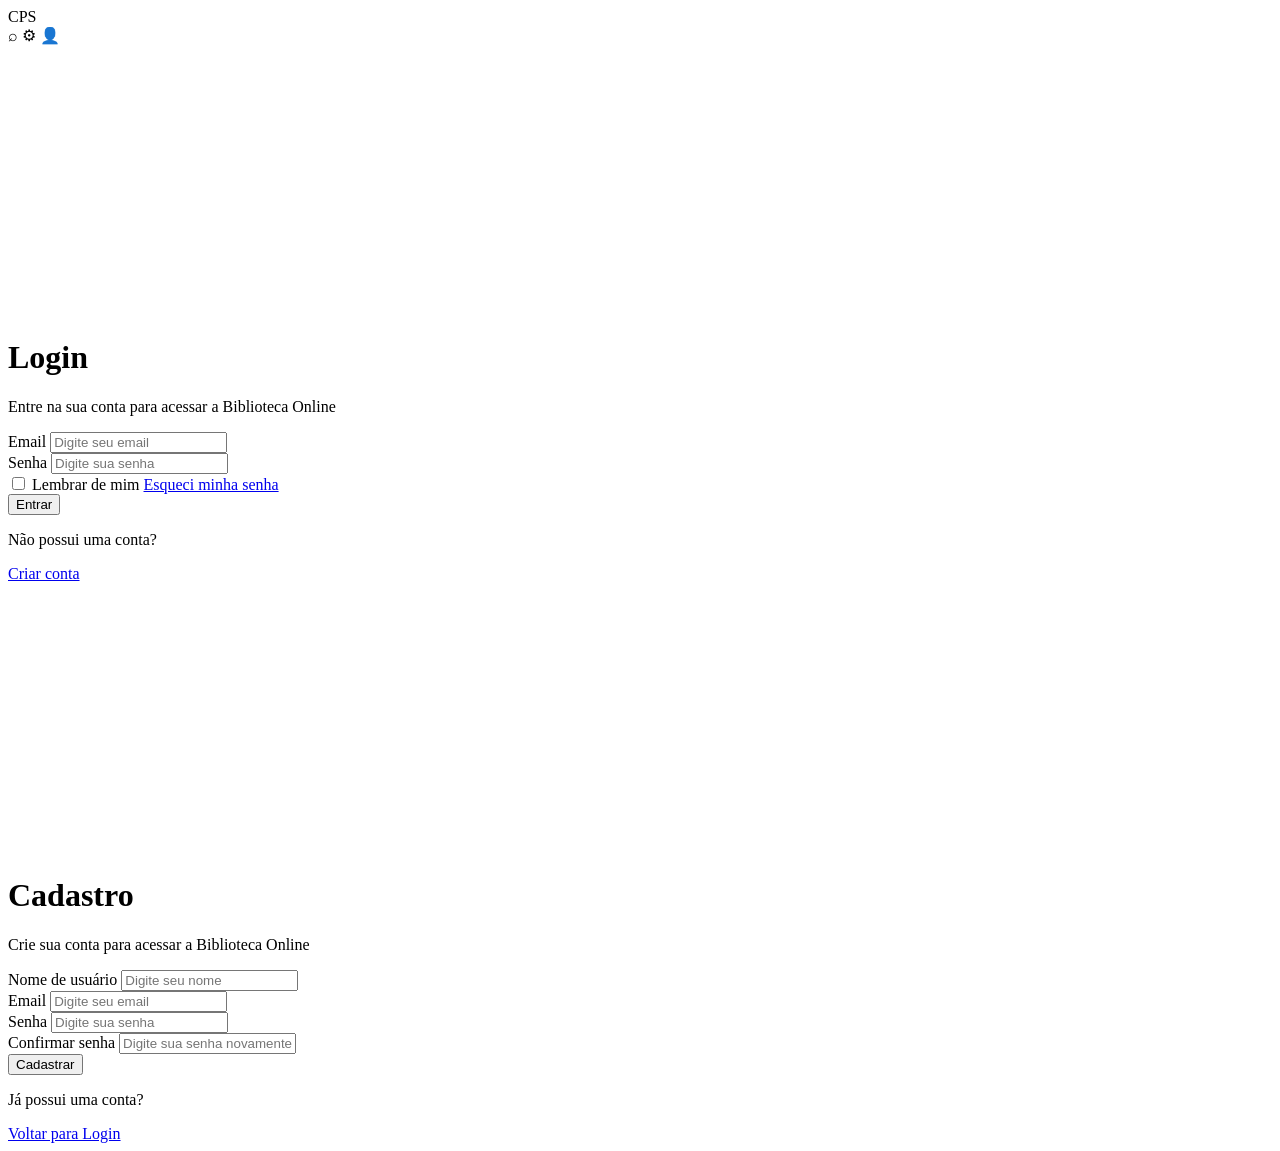
==== login.htm @ abfa9571 "Add files via upload" ====
<!DOCTYPE html>
<html lang="pt-br">

<head>
    <meta charset="UTF-8">
    <meta name="viewport" content="width=device-width, initial-scale=1.0">

    <title>Login - Biblioteca Online</title>

    <link rel="stylesheet" href="./css/login.css">
</head>

<body>

    <!-- HOTBAR BY KAUAN-->

    <header class="hotbar">

        <div class="logo">
            CPS
        </div>

        <div class="hotbar-icons">
            <span>⌕</span>
            <span>⚙</span>
            <span>👤</span>
        </div>

    </header>

    <!-- LOGIN -->

    <main class="login-container">

        <div class="login-box" id="login">

            <div class="logo-login">
                <img src="./source/image/logo.png" alt="Logo Centro Paula Souza">
            </div>

            <div class="texto">
                <h1>Login</h1>

                <p>
                    Entre na sua conta para acessar a Biblioteca Online
                </p>
            </div>

            <form>

                <div class="campo">
                    <label for="email">Email</label>
                    <input type="email" id="email" placeholder="Digite seu email">
                </div>

                <div class="campo">
                    <label for="senha">Senha</label>
                    <input type="password" id="senha" placeholder="Digite sua senha">
                </div>

                <div class="opcoes">

                    <label>
                        <input type="checkbox">
                        Lembrar de mim
                    </label>

                    <a href="#">Esqueci minha senha</a>

                </div>

                <button type="submit">
                    Entrar
                </button>

            </form>

            <div class="cadastro">
                <p>Não possui uma conta?</p>

                <a href="#" onclick="mostrarCadastro()">
                    Criar conta
                </a>
            </div>

        </div>


        <!-- CADASTRO -->

        <div class="login-box cadastro-box" id="cadastro">

            <div class="logo-login">
                <img src="./source/image/logo.png" alt="Logo Centro Paula Souza">
            </div>

            <div class="texto">
                <h1>Cadastro</h1>

                <p>
                    Crie sua conta para acessar a Biblioteca Online
                </p>
            </div>

            <form>

                <div class="campo">
                    <label for="nome">Nome de usuário</label>

                    <input
                        type="text"
                        id="nome"
                        placeholder="Digite seu nome"
                    >
                </div>

                <div class="campo">
                    <label for="email-cadastro">Email</label>

                    <input
                        type="email"
                        id="email-cadastro"
                        placeholder="Digite seu email"
                    >
                </div>

                <div class="campo">
                    <label for="senha-cadastro">Senha</label>

                    <input
                        type="password"
                        id="senha-cadastro"
                        placeholder="Digite sua senha"
                    >
                </div>

                <div class="campo">
                    <label for="confirmar-senha">Confirmar senha</label>

                    <input
                        type="password"
                        id="confirmar-senha"
                        placeholder="Digite sua senha novamente"
                    >
                </div>

                <button type="submit">
                    Cadastrar
                </button>

            </form>

            <div class="cadastro">

                <p>Já possui uma conta?</p>

                <a href="#" onclick="mostrarLogin()">
                    Voltar para Login
                </a>

            </div>

        </div>

    </main>


 <!-- TROCA ENTRE LOGIN E CADASTRO -->

    <script>

        function mostrarCadastro() {
            document.getElementById("login").style.display = "none";
            document.getElementById("cadastro").style.display = "block";
        }

        function mostrarLogin() {
            document.getElementById("cadastro").style.display = "none";
            document.getElementById("login").style.display = "block";
        }

    </script>

</body>

</html>
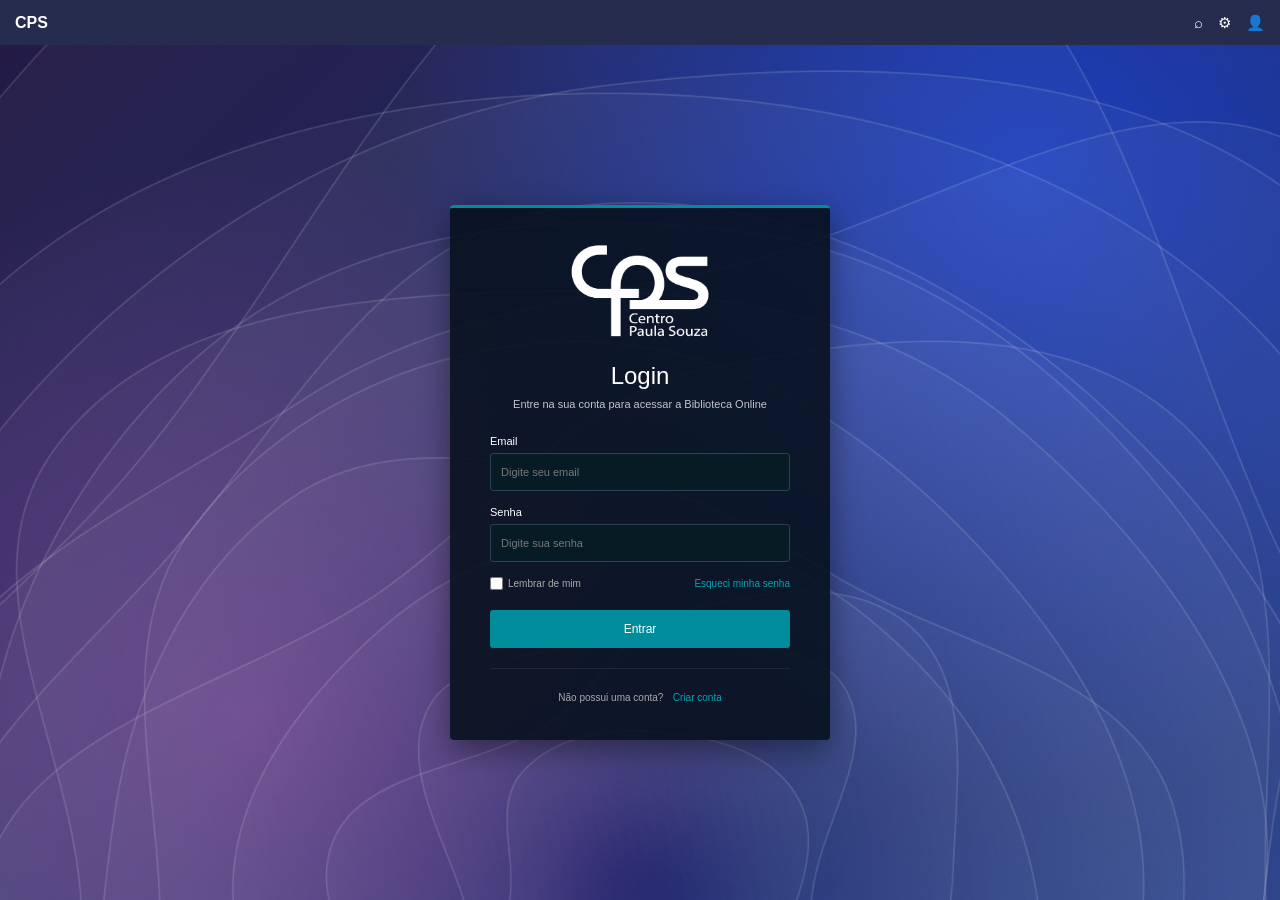
==== commit 49fd1421: "Add files via upload" ====
--- a/login.htm
+++ b/login.htm
@@ -27,6 +27,14 @@
         </div>
 
     </header>
+
+    <!--RENDER BACKGROUND-->
+
+    <div class="RENDER BACKGROUND">
+        <img src="./source/Arthur/home/Group 631.png">
+    
+        </div>
+
 
     <!-- LOGIN -->
 
--- a/css/login.css
+++ b/css/login.css
@@ -0,0 +1,286 @@
+* {
+    margin: 0;
+    padding: 0;
+    box-sizing: border-box;
+}
+
+body {
+    font-family: Arial, Helvetica, sans-serif;
+    margin: 0;
+    padding-top: 45px;
+    background:
+        radial-gradient(
+            circle at 20% 80%,
+            #542c7c 0%,
+            transparent 45%
+        ),
+        radial-gradient(
+            circle at 80% 20%,
+            #183cbd 0%,
+            transparent 50%
+        ),
+        linear-gradient(
+            135deg,
+            #241b45,
+            #102b7c
+        );
+    color: white;
+}
+
+.RENDER.BACKGROUND {
+    position: fixed;
+    top: 45px;
+    left: 0;
+
+    width: 100%;
+    height: calc(100vh - 45px);
+
+    z-index: -1;
+
+    overflow: hidden;
+}
+
+.RENDER.BACKGROUND img {
+    width: 100%;
+    height: 100%;
+
+    object-fit: cover;
+    object-position: center;
+}
+
+
+/* HOTBAR */
+
+.hotbar {
+    position: fixed;
+    top: 0;
+    left: 0;
+    width: 100%;
+    height: 45px;
+    background-color: #252c4d;
+    display: flex;
+    align-items: center;
+    justify-content: space-between;
+    padding: 0 15px;
+    box-sizing: border-box;
+    z-index: 1000;
+}
+
+.logo {
+    color: white;
+    font-size: 16px;
+    font-weight: bold;
+}
+
+.hotbar-icons {
+    display: flex;
+    gap: 15px;
+    color: white;
+    font-size: 15px;
+}
+
+.hotbar-icons span {
+    cursor: pointer;
+}
+
+.hotbar-icons span:hover {
+    color: #aaa;
+}
+
+
+/* LOGIN */
+
+.login-container {
+    width: 100%;
+    min-height: calc(100vh - 45px);
+    display: flex;
+    align-items: center;
+    justify-content: center;
+    text-align: center;
+    padding: 30px;
+}
+
+
+/* CAIXA LOGIN E CADASTRO */
+
+.login-box {
+    width: 380px;
+    padding: 35px 40px;
+    background-color: rgba(7, 17, 30, 0.90);
+    border-top: 3px solid #008c9a;
+    border-radius: 4px;
+    box-shadow: 0 10px 30px rgba(0, 0, 0, 0.4);
+}
+
+.cadastro-box {
+    width: 400px;
+    display: none;
+}
+
+
+/* LOGO */
+
+.logo-login img {
+    width: 140px;
+    height: auto;
+    margin-bottom: 20px;
+}
+
+
+/* TEXTOS */
+
+.texto h1 {
+    font-size: 24px;
+    font-weight: 400;
+    margin-bottom: 8px;
+}
+
+.texto p {
+    font-size: 11px;
+    opacity: 0.75;
+    margin-bottom: 25px;
+}
+
+
+/* CAMPOS */
+
+.campo {
+    display: flex;
+    flex-direction: column;
+    text-align: left;
+    margin-bottom: 15px;
+}
+
+.campo label {
+    font-size: 11px;
+    margin-bottom: 6px;
+}
+
+.campo input {
+    width: 100%;
+    height: 38px;
+    padding: 0 10px;
+    background-color: #071b25;
+    border: 1px solid #294354;
+    border-radius: 3px;
+    outline: none;
+    color: white;
+    font-size: 11px;
+}
+
+.campo input::placeholder {
+    color: #777;
+}
+
+.campo input:focus {
+    border-color: #00a7b5;
+}
+
+
+/* OPÇÕES */
+
+.opcoes {
+    display: flex;
+    justify-content: space-between;
+    align-items: center;
+    margin-bottom: 20px;
+    font-size: 10px;
+    color: #aaa;
+}
+
+.opcoes label {
+    display: flex;
+    align-items: center;
+    gap: 5px;
+}
+
+.opcoes input {
+    accent-color: #008c9a;
+}
+
+.opcoes a {
+    color: #00a7b5;
+    text-decoration: none;
+}
+
+.opcoes a:hover {
+    text-decoration: underline;
+}
+
+
+/* BOTÃO */
+
+button {
+    width: 100%;
+    height: 38px;
+    border: none;
+    border-radius: 3px;
+    background-color: #008c9a;
+    color: white;
+    font-size: 12px;
+    cursor: pointer;
+}
+
+button:hover {
+    background-color: #00a7b5;
+}
+
+
+/* CADASTRO */
+
+.cadastro {
+    margin-top: 20px;
+    padding-top: 18px;
+    border-top: 1px solid rgba(255, 255, 255, 0.08);
+}
+
+.cadastro p {
+    display: inline;
+    font-size: 10px;
+    color: #aaa;
+}
+
+.cadastro a {
+    margin-left: 5px;
+    font-size: 10px;
+    color: #00a7b5;
+    text-decoration: none;
+}
+
+.cadastro a:hover {
+    text-decoration: underline;
+}
+
+
+/* RESPONSIVIDADE */
+
+@media (max-width: 500px) {
+
+    .login-container {
+        padding: 20px;
+    }
+
+    .login-box {
+        width: 100%;
+        padding: 30px 25px;
+    }
+
+    .cadastro-box {
+        width: 100%;
+    }
+
+    .logo-login img {
+        width: 120px;
+    }
+
+    .texto h1 {
+        font-size: 22px;
+    }
+
+    .opcoes {
+        flex-direction: column;
+        align-items: flex-start;
+        gap: 8px;
+    }
+
+}
